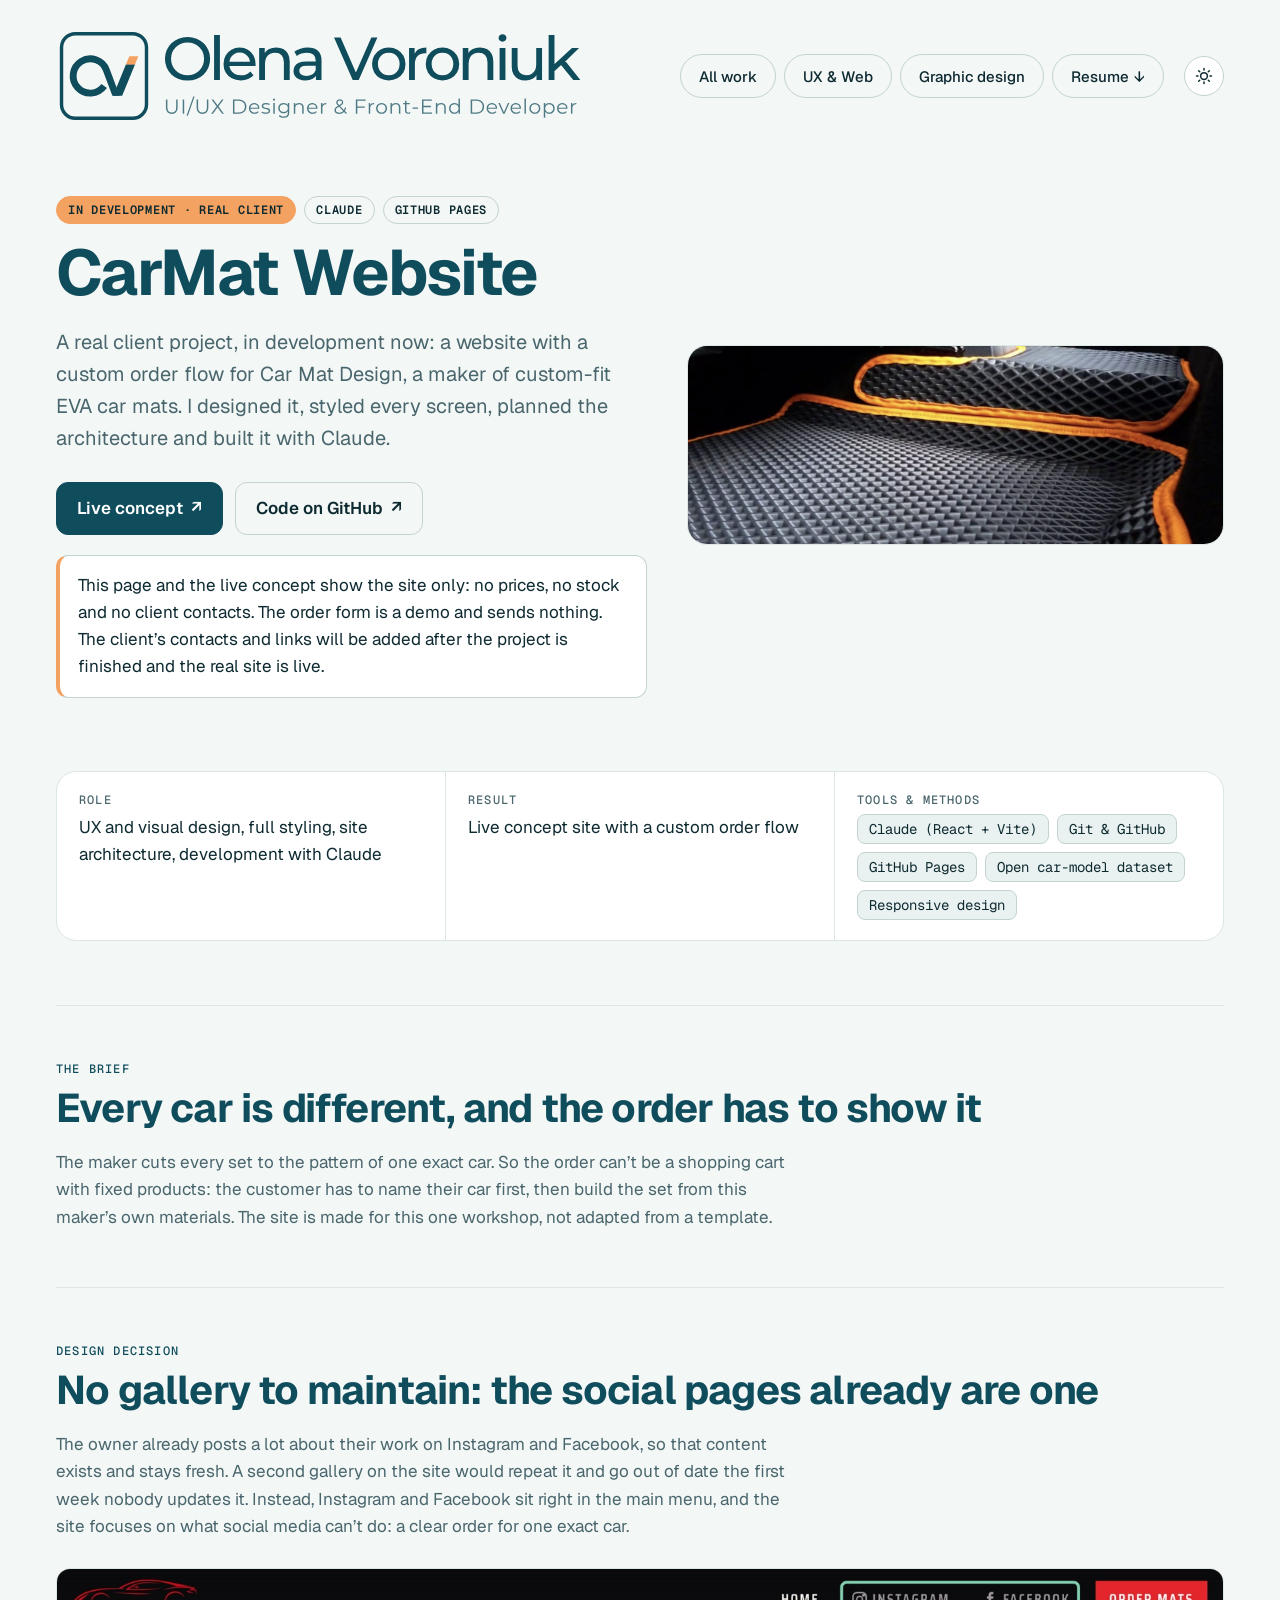
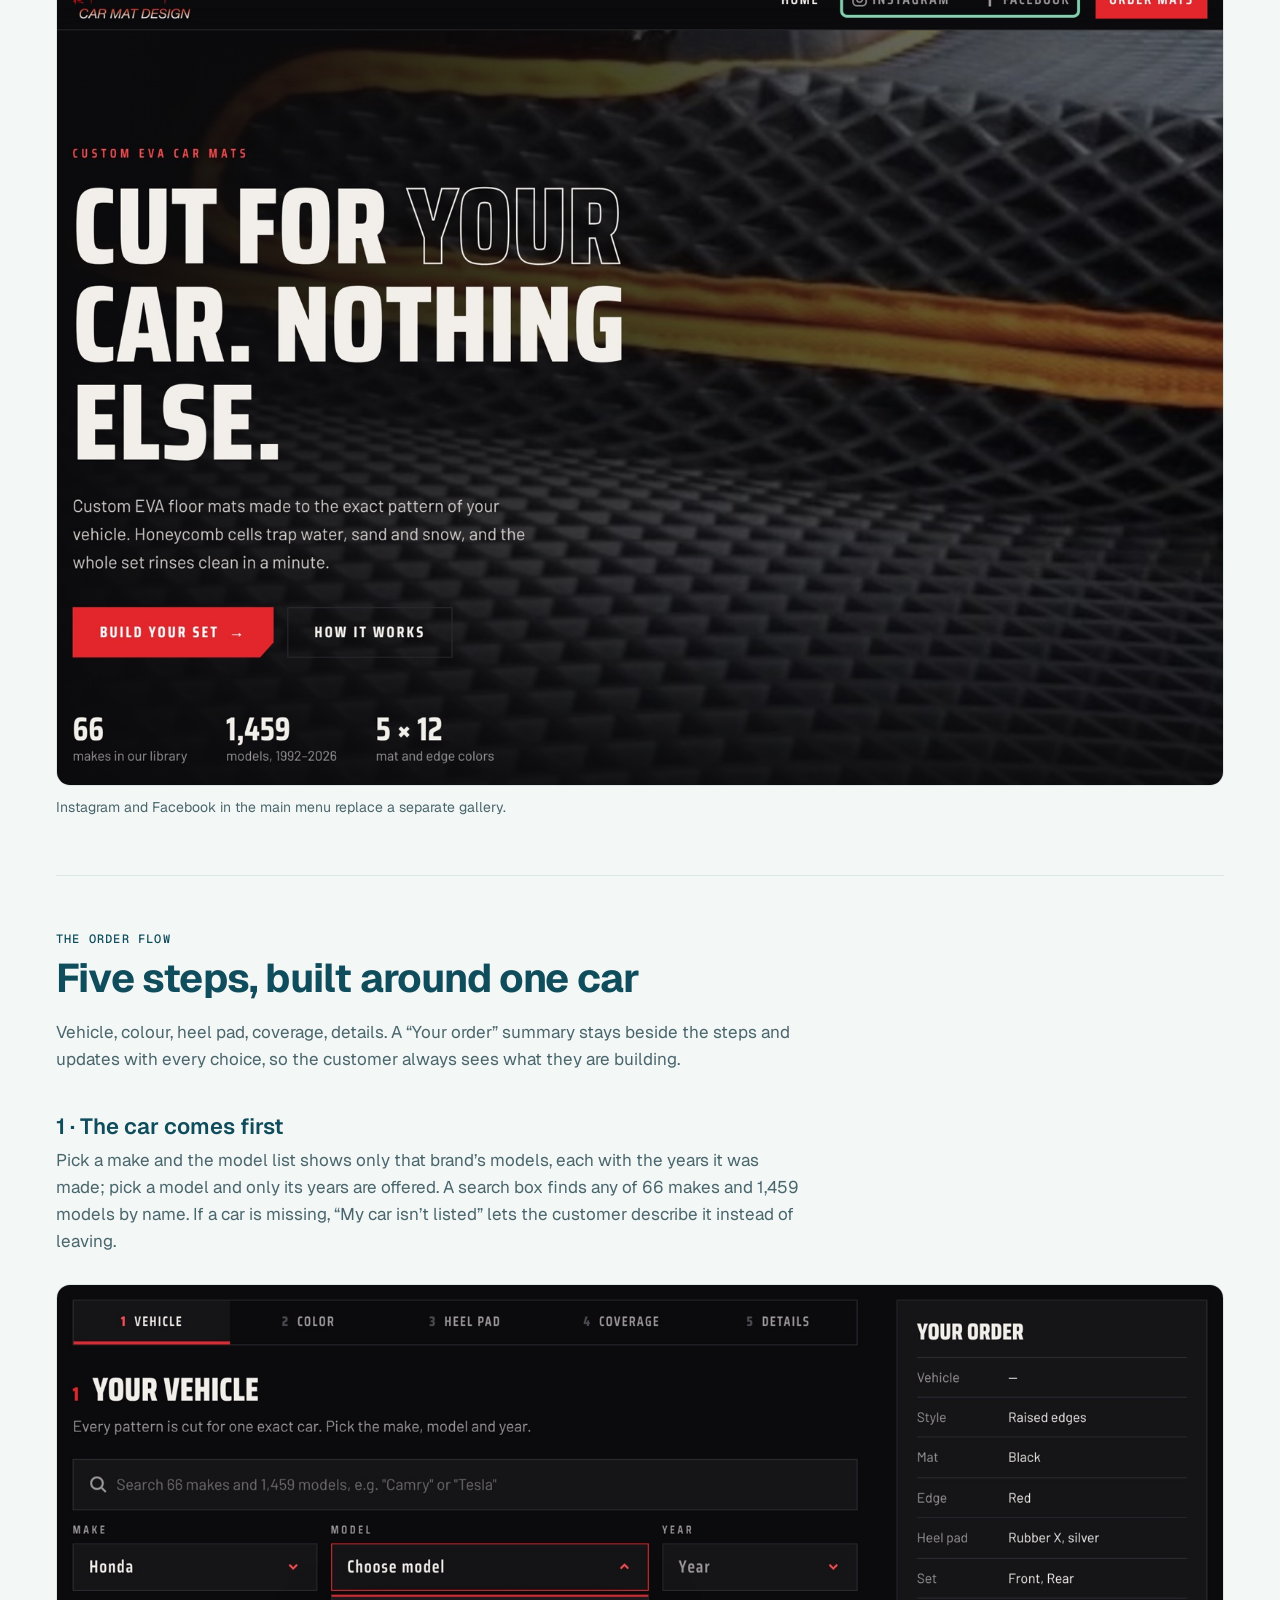
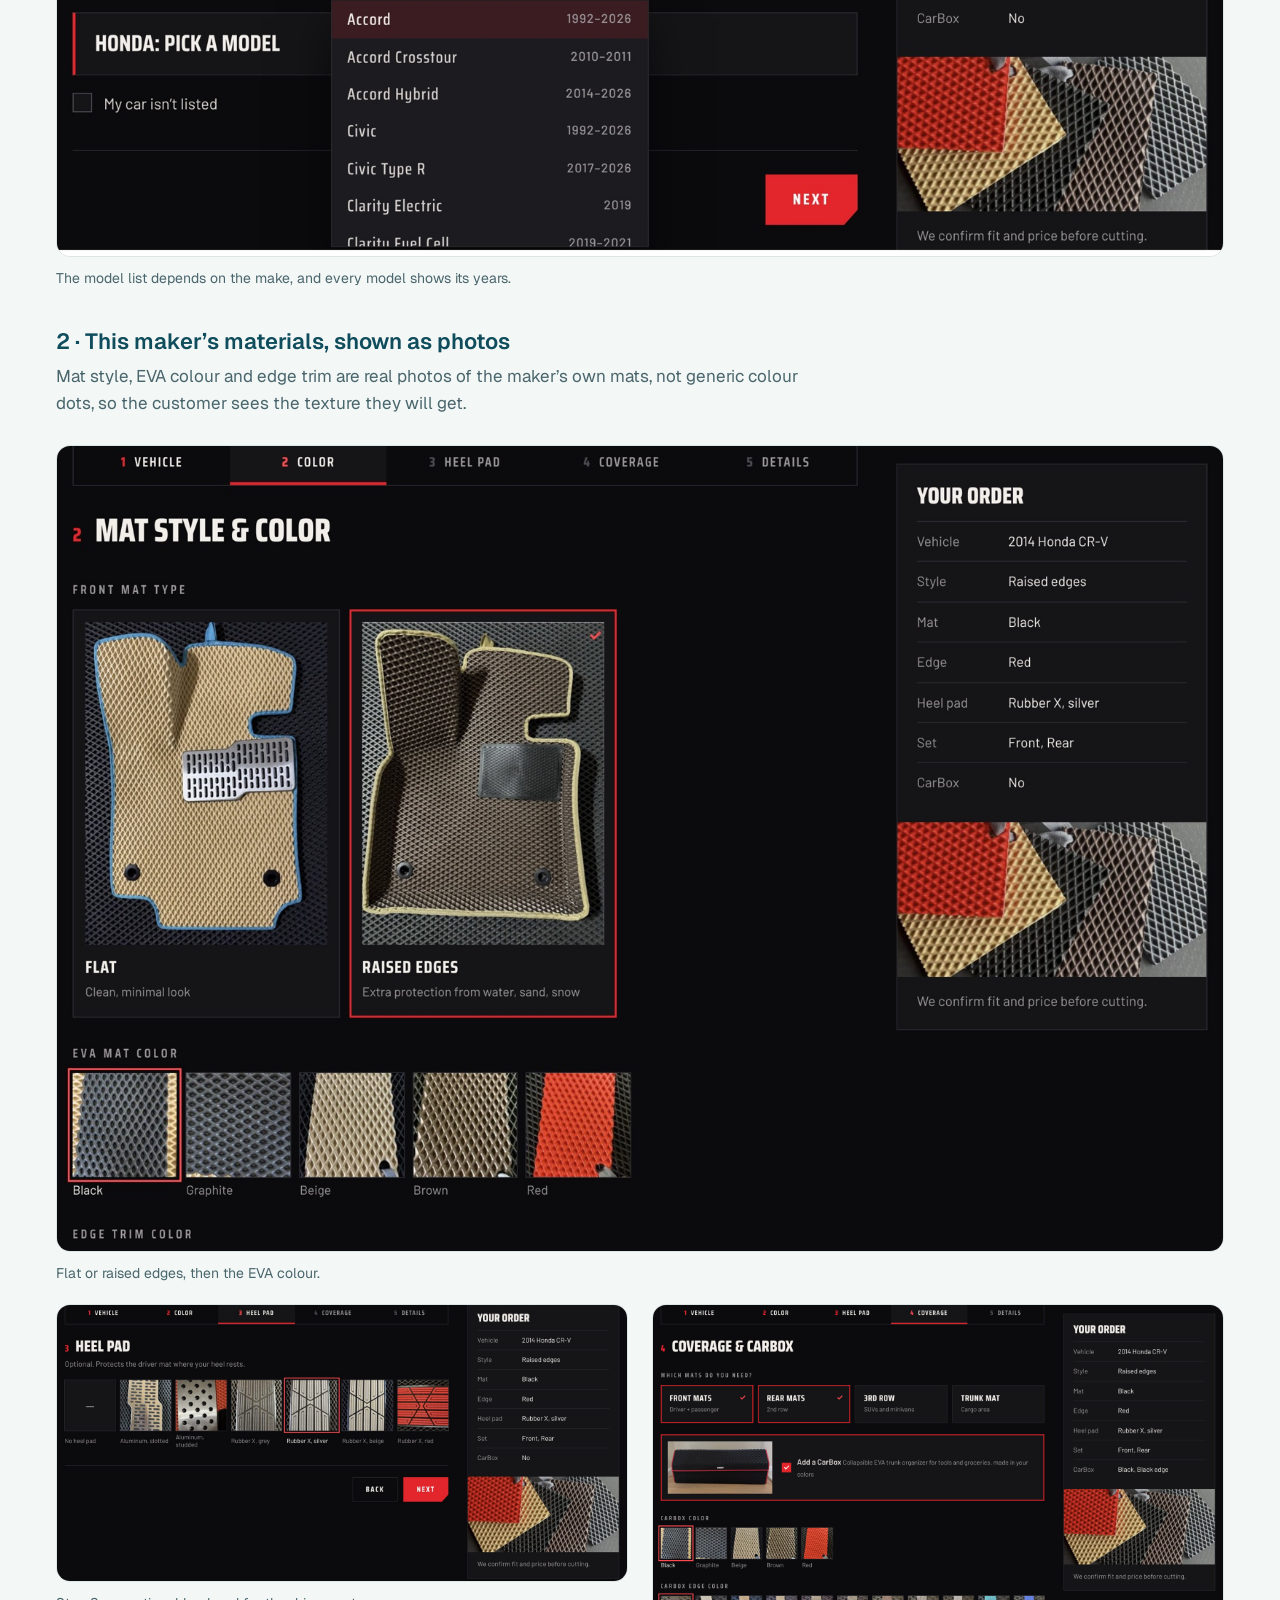
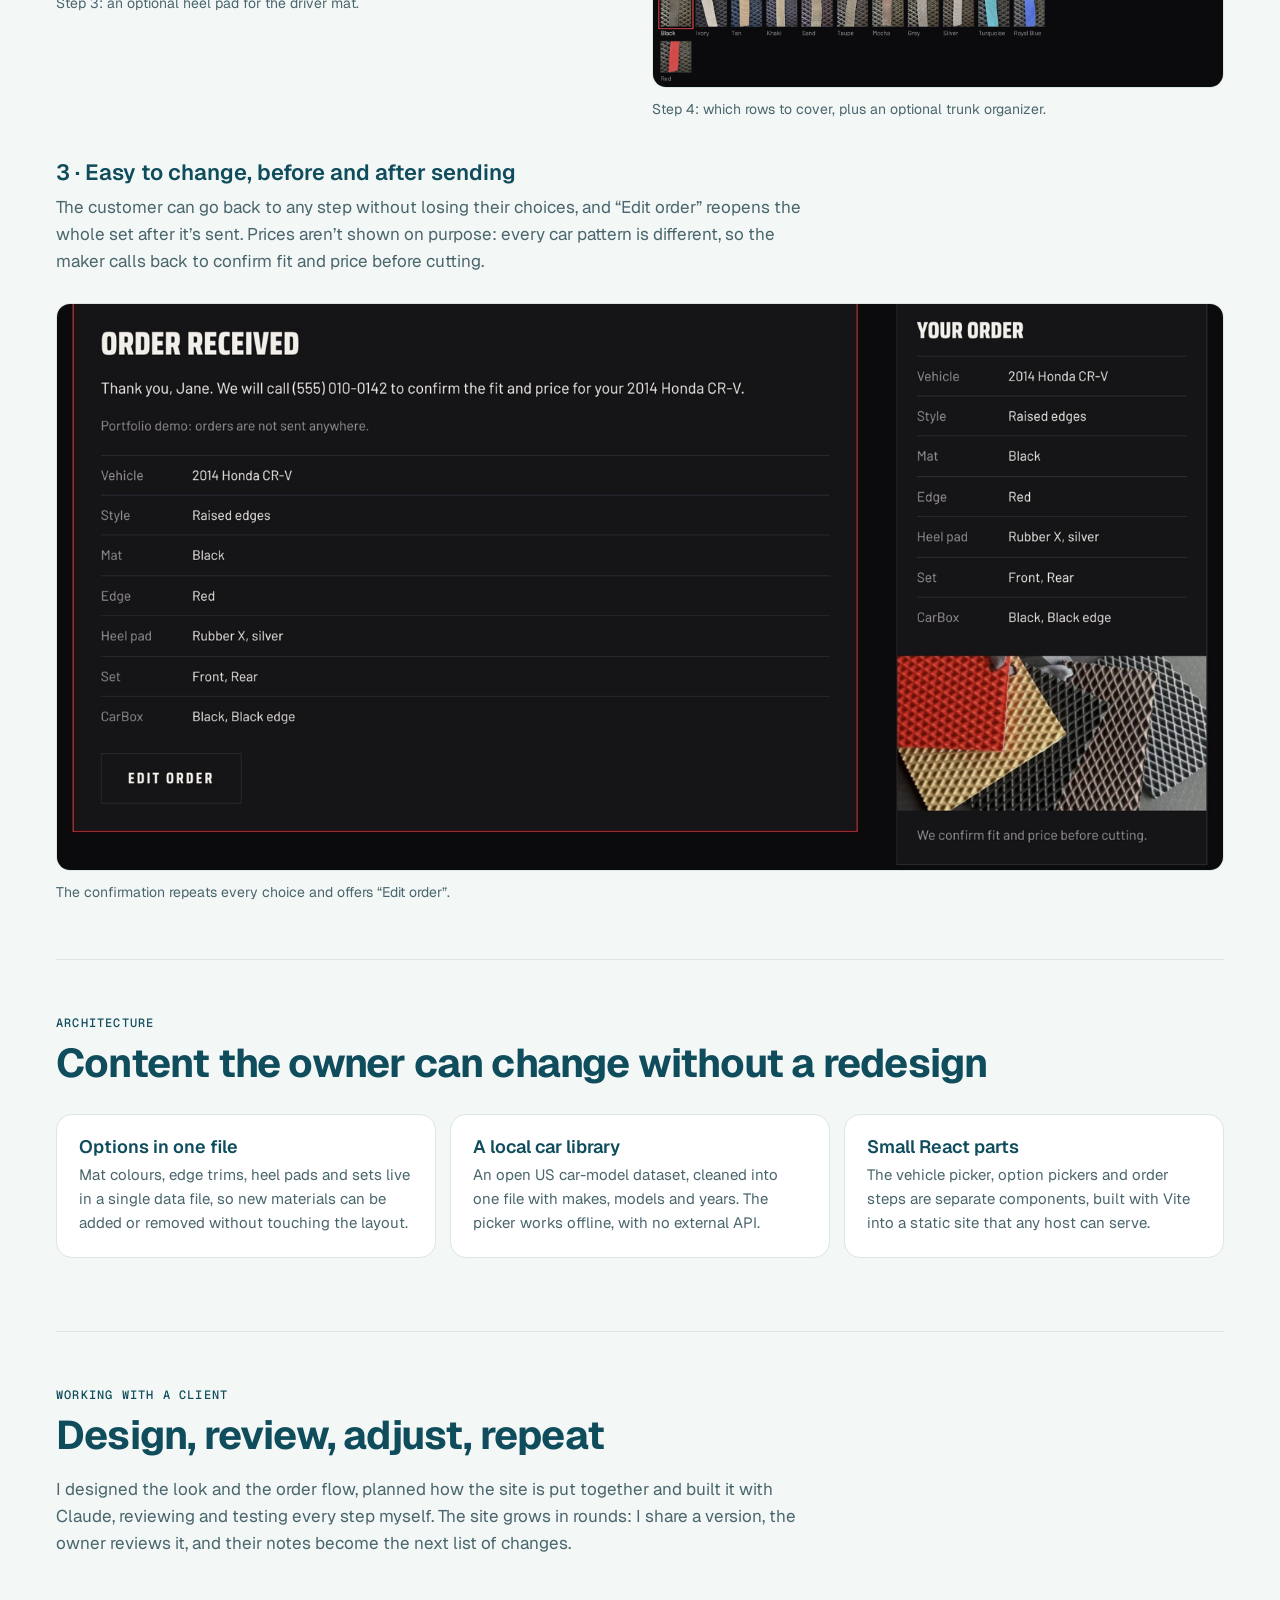
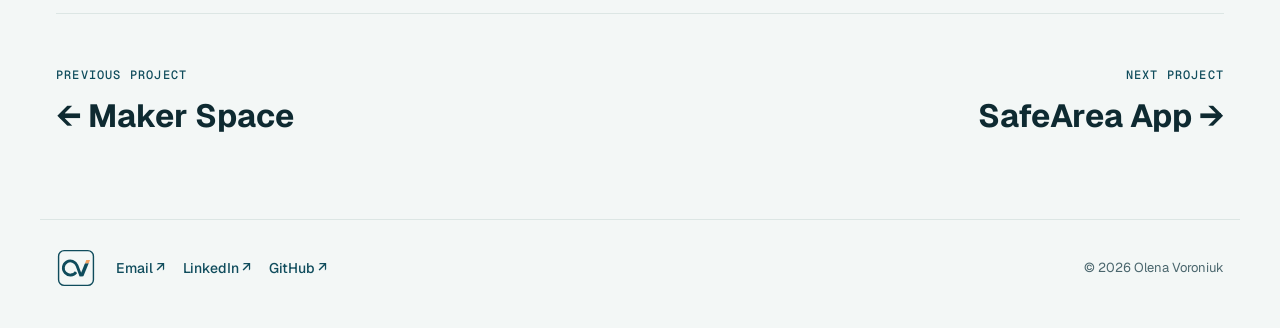
==== work/carmat.html @ 0ded4a21 "UX & Web view: shorter first row, taller second, Cooking Community description Co-Authored-By: Claud" ====
<!doctype html>
<html lang="en">
<head>
<meta charset="utf-8">
<meta name="viewport" content="width=device-width, initial-scale=1">
<title>CarMat Website · Client project in development · Olena Voroniuk</title>
<meta name="description" content="CarMat: a website and custom order flow for Car Mat Design, a custom EVA car-mat maker, in development with a real client.">
<script>try{var t=localStorage.getItem('theme');if(t==='dark')document.documentElement.dataset.theme='dark'}catch(e){}</script>
<link rel="icon" href="../assets/brand/favicon.svg" type="image/svg+xml">
<link rel="icon" href="../assets/brand/favicon-32x32.png" sizes="32x32">
<link rel="apple-touch-icon" href="../assets/brand/apple-touch-icon.png">
<link rel="icon" href="../favicon.ico" sizes="any">
<link rel="manifest" href="../site.webmanifest">
<meta name="theme-color" content="#0F4C5C">
<link rel="preconnect" href="https://fonts.googleapis.com">
<link rel="preconnect" href="https://fonts.gstatic.com" crossorigin>
<link rel="stylesheet" href="https://fonts.googleapis.com/css2?family=Geist:wght@400;500;600;700&family=Geist+Mono:wght@400;500;600&display=swap">
<link rel="stylesheet" href="../css/style.css?v=20261113x">
</head>
<body>
<a class="skip" href="#main">Skip to content</a>
<header class="wrap top">
  <a class="brand" href="../index.html"><img class="full on-light" src="../assets/brand/ov-logo-color.svg?v=3" alt="Olena Voroniuk, UI/UX Designer &amp; Front-End Developer, home" width="530" height="96"><img class="full on-dark" src="../assets/brand/ov-logo-light.svg?v=3" alt="Olena Voroniuk, UI/UX Designer &amp; Front-End Developer, home" width="530" height="96"><img class="icon on-light" src="../assets/brand/ov-icon-color.svg" alt="Olena Voroniuk, home" width="36" height="36"><img class="icon on-dark" src="../assets/brand/ov-icon-light.svg" alt="Olena Voroniuk, home" width="36" height="36"></a>
  <div class="end"><nav aria-label="Main"><a href="../index.html">All work</a><a href="../index.html#dev">UX &amp; Web</a><a href="illustration.html">Graphic design</a><a href="../assets/Olena_Voroniuk_Resume.pdf" download>Resume <span class="arr arr-s" aria-hidden="true">↓</span></a></nav><button class="theme-toggle" type="button" aria-pressed="false" aria-label="Dark theme"><svg class="sun" viewBox="0 0 24 24" fill="none" stroke="currentColor" stroke-width="2" stroke-linecap="round" aria-hidden="true"><circle cx="12" cy="12" r="4.5"/><path d="M12 2v2M12 20v2M4.9 4.9l1.4 1.4M17.7 17.7l1.4 1.4M2 12h2M20 12h2M4.9 19.1l1.4-1.4M17.7 6.3l1.4-1.4"/></svg><svg class="moon" viewBox="0 0 24 24" fill="none" stroke="currentColor" stroke-width="2" stroke-linecap="round" stroke-linejoin="round" aria-hidden="true"><path d="M20 14.5A8 8 0 1 1 9.5 4a6.5 6.5 0 0 0 10.5 10.5z"/></svg></button></div>
</header>

<main class="wrap" id="main">
  <div class="hero">
    <div>
      <div class="pills"><span class="pill hot">In development · real client</span><span class="pill">Claude</span><span class="pill">GitHub Pages</span></div>
      <h1>CarMat Website</h1>
      <p class="lede">A real client project, in development now: a website with a custom order flow for Car Mat Design, a maker of custom-fit EVA car mats. I designed it, styled every screen, planned the architecture and built it with Claude.</p>
      <div class="actions">
        <a class="btn primary" href="https://olena-v.github.io/carmat-portfolio-site/">Live concept <span class="arr arr-ne" aria-hidden="true">↗</span></a>
        <a class="btn" href="https://github.com/olena-v/carmat-portfolio-site">Code on GitHub <span class="arr arr-ne" aria-hidden="true">↗</span></a>
      </div>
      <p class="note">This page and the live concept show the site only: no prices, no stock and no client contacts. The order form is a demo and sends nothing. The client’s contacts and links will be added after the project is finished and the real site is live.</p>
    </div>
    <div class="hero-img"><img src="../assets/img/carmat-hero.jpg?v=2" alt="Grey EVA car mat with orange trim inside a car" width="1792" height="663"></div>
  </div>

  <dl class="meta">
    <div><dt>Role</dt><dd>UX and visual design, full styling, site architecture, development with Claude</dd></div>
    <div><dt>Result</dt><dd>Live concept site with a custom order flow</dd></div>
    <div><dt>Tools &amp; methods</dt><dd><ul class="tools"><li>Claude (React + Vite)</li><li>Git &amp; GitHub</li><li>GitHub Pages</li><li>Open car-model dataset</li><li>Responsive design</li></ul></dd></div>
  </dl>

  <section class="block" aria-labelledby="s-brief">
    <span class="lbl">The brief</span>
    <h2 id="s-brief">Every car is different, and the order has to show it</h2>
    <p class="prose">The maker cuts every set to the pattern of one exact car. So the order can’t be a shopping cart with fixed products: the customer has to name their car first, then build the set from this maker’s own materials. The site is made for this one workshop, not adapted from a template.</p>
  </section>

  <section class="block" aria-labelledby="s-social">
    <span class="lbl">Design decision</span>
    <h2 id="s-social">No gallery to maintain: the social pages already are one</h2>
    <p class="prose">The owner already posts a lot about their work on Instagram and Facebook, so that content exists and stays fresh. A second gallery on the site would repeat it and go out of date the first week nobody updates it. Instead, Instagram and Facebook sit right in the main menu, and the site focuses on what social media can’t do: a clear order for one exact car.</p>
    <figure><img src="../assets/img/carmat-social-nav.jpg" alt="Home page of the concept site with the Car Mat Design logo and the headline Cut for your car, nothing else; the Instagram and Facebook links in the main menu are highlighted" loading="lazy" width="1600" height="1120"><figcaption>Instagram and Facebook in the main menu replace a separate gallery.</figcaption></figure>
  </section>

  <section class="block" aria-labelledby="s-flow">
    <span class="lbl">The order flow</span>
    <h2 id="s-flow">Five steps, built around one car</h2>
    <p class="prose">Vehicle, colour, heel pad, coverage, details. A “Your order” summary stays beside the steps and updates with every choice, so the customer always sees what they are building.</p>

    <h3 style="font-size:22px;font-weight:600;margin-top:40px">1 · The car comes first</h3>
    <p class="prose" style="margin-top:8px">Pick a make and the model list shows only that brand’s models, each with the years it was made; pick a model and only its years are offered. A search box finds any of 66 makes and 1,459 models by name. If a car is missing, “My car isn’t listed” lets the customer describe it instead of leaving.</p>
    <figure><img src="../assets/img/carmat-order-vehicle.jpg" alt="Order step 1, Your vehicle: Honda is chosen as the make and the model list shows only Honda models with their years, such as Accord 1992 to 2026 and Civic Type R 2017 to 2026; a Your order summary sits on the right" loading="lazy" width="1600" height="784"><figcaption>The model list depends on the make, and every model shows its years.</figcaption></figure>

    <h3 style="font-size:22px;font-weight:600;margin-top:40px">2 · This maker’s materials, shown as photos</h3>
    <p class="prose" style="margin-top:8px">Mat style, EVA colour and edge trim are real photos of the maker’s own mats, not generic colour dots, so the customer sees the texture they will get.</p>
    <figure><img src="../assets/img/carmat-order-style.jpg" alt="Order step 2, Mat style and color: photo cards for flat and raised-edge mats, with raised edges selected, and photo swatches for five EVA colours" loading="lazy" width="1600" height="1104"><figcaption>Flat or raised edges, then the EVA colour.</figcaption></figure>
    <div class="two" style="margin-top:20px">
      <figure><img src="../assets/img/carmat-order-heel.jpg" alt="Order step 3, Heel pad: seven options from no heel pad to aluminium and rubber pads in several colours, with Rubber X silver selected" loading="lazy" width="1600" height="776"><figcaption>Step 3: an optional heel pad for the driver mat.</figcaption></figure>
      <figure><img src="../assets/img/carmat-order-coverage.jpg" alt="Order step 4, Coverage and CarBox: front and rear mats selected, an added CarBox trunk organizer, and its colour and edge swatches" loading="lazy" width="1600" height="1072"><figcaption>Step 4: which rows to cover, plus an optional trunk organizer.</figcaption></figure>
    </div>

    <h3 style="font-size:22px;font-weight:600;margin-top:40px">3 · Easy to change, before and after sending</h3>
    <p class="prose" style="margin-top:8px">The customer can go back to any step without losing their choices, and “Edit order” reopens the whole set after it’s sent. Prices aren’t shown on purpose: every car pattern is different, so the maker calls back to confirm fit and price before cutting.</p>
    <figure><img src="../assets/img/carmat-order-edit.jpg" alt="Order received screen with a full summary of the set and an Edit order button" loading="lazy" width="1600" height="776"><figcaption>The confirmation repeats every choice and offers “Edit order”.</figcaption></figure>
  </section>

  <section class="block" aria-labelledby="s-arch">
    <span class="lbl">Architecture</span>
    <h2 id="s-arch">Content the owner can change without a redesign</h2>
    <ul class="cards">
      <li><h3>Options in one file</h3><p>Mat colours, edge trims, heel pads and sets live in a single data file, so new materials can be added or removed without touching the layout.</p></li>
      <li><h3>A local car library</h3><p>An open US car-model dataset, cleaned into one file with makes, models and years. The picker works offline, with no external API.</p></li>
      <li><h3>Small React parts</h3><p>The vehicle picker, option pickers and order steps are separate components, built with Vite into a static site that any host can serve.</p></li>
    </ul>
  </section>

  <section class="block" aria-labelledby="s-process">
    <span class="lbl">Working with a client</span>
    <h2 id="s-process">Design, review, adjust, repeat</h2>
    <p class="prose">I designed the look and the order flow, planned how the site is put together and built it with Claude, reviewing and testing every step myself. The site grows in rounds: I share a version, the owner reviews it, and their notes become the next list of changes.</p>
  </section>

  <nav class="next" aria-label="More projects">
    <a class="prev" href="maker-space.html"><span class="lbl">Previous project</span><span class="big">← Maker Space</span></a>
    <a class="nxt" href="safearea.html"><span class="lbl">Next project</span><span class="big">SafeArea App →</span></a>
  </nav>
</main>
<footer class="wrap site">
  <div class="foot-brand"><a class="foot-logo" href="../index.html"><img class="only-light" src="../assets/brand/ov-icon-color.svg" alt="Olena Voroniuk, back to top"  width="40" height="40"><img class="only-dark" src="../assets/brand/ov-icon-light.svg" alt="Olena Voroniuk, back to top" width="40" height="40"></a>
  <nav class="foot-links" aria-label="Contact">
    <a href="mailto:olena.voroniuk2@gmail.com">Email <span class="arr arr-ne" aria-hidden="true">↗</span></a>
    <a href="https://www.linkedin.com/in/olena-voroniuk-216633222/">LinkedIn <span class="arr arr-ne" aria-hidden="true">↗</span></a>
    <a href="https://github.com/olena-v">GitHub <span class="arr arr-ne" aria-hidden="true">↗</span></a>
  </nav>
  </div>
  <span class="copy">© 2026 Olena Voroniuk</span>
</footer>
<script src="../js/main.js?v=6"></script>
</body>
</html>
---- css/style.css ----
/* Bento Lab: light (logo teal + terracotta) and dark (mint + coral) themes. Home is a filterable tile grid; project pages share the same tokens in a reading layout. */
:root{
  /* Light theme (default): colours from the OV logo */
  --bg:#F3F7F6;
  --tile:#FFFFFF;
  --tile-2:#EAF2F1;
  --line:#DCE6E4;
  --line-strong:#C2D3D0;
  --ink:#0E2A31;
  --muted:#4A666D;      /* 6.1:1 on white */
  --mint:#0F4C5C;       /* brand teal: labels, links, focus */
  --coral:#B85C34;      /* brand terracotta, 4.6:1 with white */
  --coral-ink:#FFFFFF;
  --coral-text:#FFFFFF;
  --on-accent:#FFFFFF;
  --fail:#B23A1E;
  --shadow:0 1px 2px rgba(14,42,49,.04),0 8px 24px rgba(14,42,49,.05);
  --f-ui:"Geist", system-ui, -apple-system, "Segoe UI", sans-serif;
  --f-mono:"Geist Mono", ui-monospace, Menlo, monospace;
  --radius:20px;
  color-scheme:light;
}
/* Dark theme: dark tiles, mint + coral accents */
:root[data-theme="dark"]{
  --bg:#101412;
  --tile:#1A201D;
  --tile-2:#212823;
  --line:#2A322E;
  --line-strong:#3E4A44;
  --ink:#EAF0EC;
  --muted:#A3AFA8;      /* 7.4:1 on --tile */
  --mint:#7FD1AE;
  --coral:#FF8A65;
  --coral-ink:#1A0E0A;
  --coral-text:#3A1E15;
  --on-accent:#0D1A14;
  --fail:#FF9C80;
  --shadow:none;
  color-scheme:dark;
}
*{box-sizing:border-box}
html{scroll-behavior:smooth}
body{margin:0;background:var(--bg);color:var(--ink);font:17px/1.6 var(--f-ui);-webkit-font-smoothing:antialiased}
img{max-width:100%;display:block}
a{color:var(--mint)}
h1,h2,h3{margin:0;line-height:1.15;text-wrap:balance}
p{margin:0}
:focus-visible{outline:3px solid var(--mint);outline-offset:3px;border-radius:8px}
.sr{position:absolute;width:1px;height:1px;overflow:hidden;clip:rect(0 0 0 0);white-space:nowrap}
.skip{position:absolute;left:16px;top:-60px;z-index:10;background:var(--mint);color:var(--bg);padding:10px 16px;border-radius:10px;font-weight:600;text-decoration:none}
.skip:focus{top:16px}
.wrap{max-width:1200px;margin:0 auto;padding-inline:max(16px,env(safe-area-inset-left,0px))}
.mono{font-family:var(--f-mono)}
.lbl{display:block;font:500 12px/1.3 var(--f-mono);letter-spacing:.1em;text-transform:uppercase;color:var(--mint)}

/* top bar */
.top{display:flex;flex-wrap:wrap;align-items:center;justify-content:space-between;gap:12px 24px;padding-block:22px}
.brand{font-weight:600;font-size:17px;color:var(--ink);text-decoration:none;padding:6px 0}
.brand span{color:var(--mint)}
.top nav{display:flex;flex-wrap:wrap;gap:4px 20px}
.top nav a{color:var(--ink);text-decoration:none;font-size:15px;padding:8px 0}
.top nav a:hover{color:var(--mint)}

/* ---------- home: bento grid ---------- */
.chips{display:flex;flex-wrap:wrap;gap:8px;margin-bottom:18px}
.chip{font:500 15px var(--f-ui);color:var(--ink);background:transparent;border:1.5px solid var(--line-strong);padding:9px 18px;border-radius:999px;cursor:pointer;min-height:44px}
.chip:hover{border-color:var(--mint)}
.chip[aria-pressed="true"]{background:var(--ink);color:var(--bg);border-color:var(--ink)}
.grid{display:grid;grid-template-columns:repeat(4,minmax(0,1fr));grid-auto-rows:minmax(150px,auto);grid-auto-flow:dense;gap:24px;padding-bottom:64px}
.t{position:relative;overflow:hidden;background:var(--tile);border:1px solid var(--line);border-radius:var(--radius);padding:22px;min-width:0;display:flex;flex-direction:column;gap:6px;color:var(--ink);text-decoration:none;transition:opacity .3s,transform .3s,border-color .2s}
a.t:hover{border-color:var(--line-strong)}
a.t:hover .go{transform:translateX(3px)}
.t h2{font-size:22px;font-weight:600;letter-spacing:-.01em}
.t p{color:var(--muted);font-size:15px}
.t.dim{opacity:.18;transform:scale(.98)}
.dev-head{display:none;align-items:baseline;justify-content:space-between;gap:16px;flex-wrap:wrap;margin-bottom:20px}
.dev-head h1{font-size:clamp(28px,3.4vw,40px);font-weight:700;letter-spacing:-.02em}
.dev-head a{color:var(--muted);text-decoration:none;font-weight:600}
.dev-head a:hover{color:var(--mint)}
.dev-view .dev-head{display:flex}
.dev-view .chips,.dev-view .grid > :not([data-dev]){display:none}
.dev-view .grid{grid-template-columns:repeat(2,minmax(0,1fr))}
.dev-view .grid > [data-dev]{grid-column:auto;grid-row:auto;height:520px}
.dev-view .grid > [data-dev] .txt{flex:none}
.dev-view .grid > [data-dev] img{flex:1;min-height:0;height:auto;object-fit:cover;object-position:center}
@media (max-width:900px){.dev-view .grid{grid-template-columns:minmax(0,1fr)}.dev-view .grid > [data-dev]{height:auto}.dev-view .grid > [data-dev] img{flex:none;height:auto}}
.w2{grid-column:span 2}.tall{grid-row:span 2}
.go{display:inline-block;transition:transform .2s;color:var(--mint)}
/* project tiles: text on top, picture fills the rest */
.t.pic{padding:0}
.t.pic .txt{padding:22px 22px 14px}
.t.pic img{width:100%;flex:1;min-height:150px;object-fit:cover;object-position:top}
.t.pic.contain img{object-fit:contain;object-position:center;background:var(--tile-2);width:auto;margin:0 24px 24px;padding:18px;box-sizing:border-box;border-radius:12px}
/* full: show the whole mockup at its own ratio, never cropped */
.t.pic.full{gap:0}
.t.pic.full .txt{flex:1;display:flex;flex-direction:column;justify-content:center;gap:6px}
.t.pic.full img{flex:none;min-height:0;height:auto;object-fit:contain}
/* me */
.me{justify-content:flex-end;gap:10px;padding:28px}
.me h1{font-size:clamp(36px,4.6vw,60px);font-weight:700;letter-spacing:-.025em;margin-top:6px}
.me p{font-size:18px;max-width:46ch}
.me .role{font-size:21px;font-weight:600;color:var(--ink);margin-top:-2px}
.me .row{margin-top:6px}
.modes{display:flex;flex-wrap:wrap;gap:8px;margin:0;padding:0;list-style:none}
.modes li{font:500 14px var(--f-mono);padding:5px 12px;border-radius:999px;border:1px solid var(--mint);color:var(--mint)}
.status{display:inline-flex;align-items:center;gap:8px;font:500 14px var(--f-mono);color:var(--mint)}
.status i{width:9px;height:9px;border-radius:50%;background:var(--mint);animation:pulse 2.2s infinite}
@keyframes pulse{0%{box-shadow:0 0 0 0 rgba(244,162,97,.75)}70%{box-shadow:0 0 0 9px rgba(244,162,97,0)}100%{box-shadow:0 0 0 0 rgba(244,162,97,0)}}
.clock{font:500 clamp(30px,3vw,40px)/1.1 var(--f-mono);letter-spacing:-.02em;margin-top:auto}
.coral{background:var(--coral);border-color:var(--coral);color:var(--coral-ink)}
.coral .lbl{color:var(--coral-ink)}
.coral p{color:var(--coral-text)}
.coral h2{font-size:24px}
.stack{display:flex;flex-wrap:wrap;gap:8px;margin:8px 0 0;padding:0;list-style:none}
.stack li{font:14px var(--f-mono);border:1px solid var(--line-strong);padding:4px 10px;border-radius:8px}
.sk{display:flex;flex-direction:column;gap:12px;margin-top:6px}
.sk .stack{margin-top:6px}
.sk-lbl{font:500 11px/1.3 var(--f-mono);letter-spacing:.1em;text-transform:uppercase;color:var(--muted);margin:0}
.badge{align-self:flex-start;font:600 12px var(--f-mono);letter-spacing:.06em;text-transform:uppercase;padding:4px 10px;border-radius:999px;background:var(--coral);color:var(--coral-ink)}
.contact a{color:var(--ink);text-decoration:none;font-weight:600;padding:6px 0;display:inline-block}
.contact a:hover{color:var(--mint)}
.contact .row{display:flex;flex-wrap:wrap;gap:4px 22px;margin-top:auto}
@media (max-width:900px){.grid{grid-template-columns:repeat(2,minmax(0,1fr))}}
@media (max-width:560px){
  .grid{grid-template-columns:minmax(0,1fr);gap:14px}
  .w2,.tall{grid-column:auto;grid-row:auto}
}

/* ---------- project pages ---------- */
.hero{display:grid;grid-template-columns:minmax(0,1.1fr) minmax(0,1fr);gap:40px;align-items:center;padding-block:40px 56px}
.hero h1{font-size:clamp(38px,5.4vw,64px);font-weight:700;letter-spacing:-.025em;margin:12px 0 16px}
.lede{font-size:20px;color:var(--muted);max-width:56ch}
.hero-img{border-radius:var(--radius);overflow:hidden;background:var(--tile);border:1px solid var(--line)}
.hero-img img{width:100%;height:auto}
.pills{display:flex;flex-wrap:wrap;gap:8px;margin-top:4px}
.pill{font:600 12px var(--f-mono);letter-spacing:.06em;text-transform:uppercase;padding:5px 11px;border-radius:999px;border:1px solid var(--line-strong);color:var(--ink)}
.pill.hot{background:var(--coral);border-color:var(--coral);color:var(--coral-ink)}
.actions{display:flex;flex-wrap:wrap;gap:12px;margin-top:28px}
.btn{display:inline-flex;align-items:center;gap:8px;min-height:46px;padding:12px 20px;border-radius:12px;font-weight:600;text-decoration:none;border:1.5px solid var(--line-strong);color:var(--ink)}
.btn:hover{border-color:var(--mint)}
.btn.primary{background:var(--mint);border-color:var(--mint);color:var(--on-accent)}
.meta{display:grid;grid-template-columns:repeat(3,minmax(0,1fr));gap:1px;background:var(--line);border:1px solid var(--line);border-radius:var(--radius);overflow:hidden;margin-bottom:64px}
.meta > div{background:var(--tile);padding:20px 22px}
.meta dt{font:500 12px var(--f-mono);letter-spacing:.1em;text-transform:uppercase;color:var(--muted);margin-bottom:6px}
.meta dd{margin:0}
@media (max-width:760px){.meta{grid-template-columns:minmax(0,1fr)}}
.tools{display:flex;flex-wrap:wrap;gap:8px;margin:0;padding:0;list-style:none}
.tools li{font:14px var(--f-mono);padding:5px 11px;border-radius:8px;background:var(--tile-2);border:1px solid var(--line-strong)}
section.block{padding-block:56px;border-top:1px solid var(--line)}
section.block > h2{font-size:clamp(28px,3.4vw,40px);font-weight:700;letter-spacing:-.02em;margin:8px 0 18px}
.prose{max-width:68ch;color:var(--muted)}
.prose + .prose{margin-top:14px}
.prose strong{color:var(--ink)}
figure{margin:28px 0 0}
figure img{border-radius:14px;border:1px solid var(--line);width:100%;height:auto;background:#fff}
figcaption{font-size:14px;color:var(--muted);margin-top:10px}
.two{display:grid;grid-template-columns:repeat(2,minmax(0,1fr));gap:24px}
.two figure{margin-top:0}
.three{display:grid;grid-template-columns:repeat(3,minmax(0,1fr));gap:20px}
.three figure{margin-top:0}
@media (max-width:860px){.three{grid-template-columns:minmax(0,1fr);max-width:420px}}
.cards{display:grid;grid-template-columns:repeat(auto-fit,minmax(min(100%,250px),1fr));gap:14px;margin-top:28px;padding:0;list-style:none}
.cards > li,.card{background:var(--tile);border:1px solid var(--line);border-radius:16px;padding:22px}
.cards h3,.cards h4{font-size:18px;font-weight:600;margin:0 0 6px}
.cards p{color:var(--muted);font-size:15px}
.stats{display:grid;grid-template-columns:repeat(auto-fit,minmax(min(100%,210px),1fr));gap:14px;margin-top:28px}
.stats div{background:var(--tile);border:1px solid var(--line);border-radius:16px;padding:22px}
.stats b{display:block;font:600 clamp(34px,4vw,46px)/1.05 var(--f-mono);color:var(--coral);letter-spacing:-.02em}
.stats span{display:block;margin-top:8px;color:var(--muted);font-size:15px}
.tbl{overflow-x:auto;margin-top:28px;border:1px solid var(--line);border-radius:16px}
table{border-collapse:collapse;width:100%;min-width:620px;font-size:15px}
th,td{text-align:left;padding:13px 16px;border-bottom:1px solid var(--line);vertical-align:top}
thead th{font:500 12px var(--f-mono);letter-spacing:.08em;text-transform:uppercase;color:var(--muted);background:var(--tile)}
tbody tr:last-child td{border-bottom:0}
.fail{color:var(--fail)}.pass{color:var(--mint)}
.tag-ba{display:inline-block;font:600 12px var(--f-mono);letter-spacing:.08em;text-transform:uppercase;margin-bottom:8px}
.next{display:flex;flex-wrap:wrap;justify-content:space-between;align-items:center;gap:16px;padding-block:48px 72px;border-top:1px solid var(--line)}
.next a{display:flex;flex-direction:column;gap:6px;color:var(--ink);text-decoration:none;padding:6px 0}
.next a.nxt{align-items:flex-end;text-align:right;margin-left:auto}
.next .big{font-size:clamp(22px,2.6vw,32px);font-weight:700}
.next a:hover .big{color:var(--mint)}
.note{background:var(--tile);border:1px solid var(--line-strong);border-left:4px solid var(--coral);border-radius:12px;padding:16px 18px;color:var(--ink);max-width:68ch;margin-top:20px}
footer.site{padding-block:28px 40px;color:var(--muted);font-size:14px;border-top:1px solid var(--line);display:flex;flex-wrap:wrap;justify-content:space-between;align-items:center;gap:12px 24px}
.foot-links{display:flex;flex-wrap:wrap;gap:8px 22px}
.foot-links a{color:var(--ink);text-decoration:none;font-weight:600;padding:4px 0}
.foot-links a:hover{color:var(--mint);text-decoration:underline}
@media (max-width:860px){.hero,.two{grid-template-columns:minmax(0,1fr)}}

/* sketch vs final slider */
.compare{position:relative;aspect-ratio:var(--ratio,4/3);border-radius:16px;overflow:hidden;border:1px solid var(--line-strong);background:#fff;margin-top:28px}
.compare img{position:absolute;inset:0;width:100%;height:100%;object-fit:contain;border:0;border-radius:0}
.compare .after{clip-path:inset(0 0 0 var(--cut,50%))}
.compare .bar{position:absolute;top:0;bottom:0;left:var(--cut,50%);width:3px;margin-left:-1.5px;background:var(--coral);pointer-events:none}
.compare .knob{position:absolute;top:50%;left:var(--cut,50%);width:44px;height:44px;margin:-22px 0 0 -22px;border-radius:50%;background:var(--coral);color:var(--coral-ink);display:grid;place-items:center;font-weight:700;pointer-events:none}
.compare input{position:absolute;inset:0;width:100%;height:100%;margin:0;opacity:0;cursor:ew-resize}
.compare:has(input:focus-visible){outline:3px solid var(--mint);outline-offset:3px}
.compare .tag{position:absolute;top:12px;font:600 13px var(--f-mono);text-transform:uppercase;letter-spacing:.08em;background:#101412;color:#EAF0EC;padding:5px 10px;border-radius:8px;pointer-events:none}
.compare .tag.l{left:12px}.compare .tag.r{right:12px}

@media (prefers-reduced-motion:reduce){
  *{animation:none!important;transition:none!important;scroll-behavior:auto!important}
}
code{font:500 .88em/1.5 var(--f-mono);background:var(--tile);border:1px solid rgba(255,255,255,.08);border-radius:6px;padding:1px 6px;overflow-wrap:anywhere}
pre.code{margin:20px 0;max-width:760px;background:var(--tile);border:1px solid rgba(255,255,255,.08);border-radius:12px;padding:18px 20px;overflow-x:auto}
pre.code code{background:none;border:0;padding:0;font-size:14px;overflow-wrap:normal;white-space:pre}

/* Phones: menu stays visible while scrolling; filters are hidden */
@media (max-width:560px){
  .top{position:sticky;top:0;z-index:20;background:var(--bg);padding-block:12px 10px;gap:4px 0;border-bottom:1px solid var(--line)}
  .top nav{gap:0 14px;width:100%;justify-content:space-between}
  .top nav a{font-size:14px;padding:8px 0;white-space:nowrap}
  .chips{display:none}
  html{scroll-padding-top:120px}
}

/* Logo in the header; the icon replaces the full logo on phones */
.brand img{display:block;height:44px;width:auto}
.brand .icon{display:none}
.brand .on-dark{display:none}
:root[data-theme="dark"] .brand .on-light{display:none}
:root[data-theme="dark"] .brand .full.on-dark{display:block}
.t{box-shadow:var(--shadow)}
/* Images made for one theme */
.only-dark{display:none!important}
:root[data-theme="dark"] .only-light{display:none!important}
:root[data-theme="dark"] .only-dark{display:block!important}
/* Theme switch */
.theme-toggle{display:inline-flex;align-items:center;justify-content:center;width:40px;height:40px;border-radius:50%;border:1px solid var(--line-strong);background:var(--tile);color:var(--ink);cursor:pointer;padding:0;flex:none}
.theme-toggle:hover{border-color:var(--mint);color:var(--mint)}
.theme-toggle svg{width:18px;height:18px}
.theme-toggle .moon{display:none}
:root[data-theme="dark"] .theme-toggle .sun{display:none}
:root[data-theme="dark"] .theme-toggle .moon{display:block}
.top .end{display:flex;align-items:center;gap:20px}
@media (max-width:560px){
  .brand .full{display:none!important}
  .brand .icon.on-light{display:block;height:36px}
  :root[data-theme="dark"] .brand .icon.on-light{display:none}
  :root[data-theme="dark"] .brand .icon.on-dark{display:block;height:36px}
  .top .end{display:contents}
  .theme-toggle{order:1;margin-left:auto}
  .top nav{order:2}
}

/* Tile labels in the accent colour */
.t:not(.coral) .lbl{color:var(--coral)}

/* Header: full logo; the OV icon only on phones */
.brand .full.on-light{display:block}
.brand .full img,.brand img.full{height:auto;width:min(530px,60vw)}
.brand .icon{display:none!important}
:root[data-theme="dark"] .brand .full.on-light{display:none}
:root[data-theme="dark"] .brand .full.on-dark{display:block}
@media (max-width:560px){
  .brand img.full{width:min(308px,68vw)}
  .brand .full.on-light{display:block!important}
  :root[data-theme="dark"] .brand .full.on-light{display:none!important}
  :root[data-theme="dark"] .brand .full.on-dark{display:block!important}
}

/* Four main projects: two equal tiles per row */
.t.proj .txt{flex:none}
.t.proj img{flex:1 1 0px;min-height:0;height:0;width:auto;margin:0 24px 24px;object-fit:contain;object-position:center}
.grid > .t.proj{min-height:560px}
@media (max-width:560px){.grid > .t.proj{min-height:0}.t.proj img{height:auto;flex:none}}

/* Light theme: Download CV tile in the logo's orange with dark teal text (7.3:1) */
:root:not([data-theme="dark"]) .t.coral{background:#F4A261;border-color:#F4A261;color:#0E2A31}
:root:not([data-theme="dark"]) .t.coral .lbl,:root:not([data-theme="dark"]) .t.coral p{color:#0E2A31}
:root:not([data-theme="dark"]) .badge,:root:not([data-theme="dark"]) .pill.hot{background:#F4A261;border-color:#F4A261;color:#0E2A31}

/* Skill tags on the home page match the project-page tool tags */
.stack li{font:14px var(--f-mono);padding:5px 11px;border-radius:8px;background:var(--tile-2);border:1px solid var(--line-strong)}
:root[data-theme="dark"] .stack li,:root[data-theme="dark"] .tools li{background:#2A3632;border-color:#43524C}

/* Light theme: headings in the logo teal */
:root:not([data-theme="dark"]) :is(h1,h2,h3):not(.sk-lbl){color:var(--mint)}
:root:not([data-theme="dark"]) .t.coral h2{color:#0E2A31}
:root:not([data-theme="dark"]) .contact .row a,:root:not([data-theme="dark"]) .foot-links a{color:var(--mint)}
:root:not([data-theme="dark"]) .contact .row a:hover,:root:not([data-theme="dark"]) .foot-links a:hover{color:var(--coral)}

/* Top menu as pill buttons (the filter chips are gone) */
.top nav{gap:8px;align-items:center}
.top nav a{font:500 15px var(--f-ui);color:var(--ink);border:1.5px solid var(--line-strong);padding:9px 18px;border-radius:999px;min-height:44px;display:inline-flex;align-items:center}
.top nav a:hover{border-color:var(--mint);color:var(--ink)}
.top nav a[aria-current="page"]{background:var(--ink);color:var(--bg);border-color:var(--ink)}
@media (max-width:560px){
  .top nav{gap:4px;justify-content:space-between;flex-wrap:nowrap}
  .top nav a{font-size:12.5px;padding:6px 8px;min-height:36px;white-space:nowrap;border-width:1px}
}

/* Logo left and menu right stay on one line on tablets and laptops */
@media (min-width:561px) and (max-width:1180px){
  .brand img.full{width:clamp(190px,30vw,530px)}
  .top nav{gap:6px}
  .top nav a{font-size:13.5px;padding:6px 11px;min-height:38px}
  .top .end{gap:12px}
}
@media (min-width:701px){.top{flex-wrap:nowrap}.top .end{flex:none}.top nav{flex-wrap:nowrap}}

/* When project tiles stack one per row, each image takes the full width at its own height */
@media (max-width:900px){
  .grid > .t.proj{min-height:0}
  .t.proj img{flex:none;height:auto;width:auto;max-width:calc(100% - 48px)}
}

/* Project tiles, side by side: Maker Space and the collage show at full width and set the row height;
   CarMat and SafeArea fill the same height next to them */
@media (min-width:901px){
  .grid > .t.proj{min-height:0}
  .t.proj[href*="maker"] img,.t.proj[href*="illustration"] img{flex:none;height:auto;width:calc(100% - 48px);object-fit:contain}
  .t.proj[href*="carmat"] img,.t.proj[href*="safearea"] img{flex:1 1 0px;height:0;min-height:0;width:calc(100% - 48px);object-fit:cover;border-radius:12px}
}

/* Main projects: asymmetric layout. Left: Maker Space, SafeArea. Right: short CarMat, tall Graphic design */
.proj-grid{grid-column:1/-1;display:grid;grid-template-columns:repeat(2,minmax(0,1fr));grid-template-rows:repeat(6,140px);gap:24px}
.proj-grid .p-ms{grid-column:1;grid-row:1/4}
.proj-grid .p-sa{grid-column:1;grid-row:4/7}
.proj-grid .p-cm{grid-column:2;grid-row:1/3}
.proj-grid .p-gd{grid-column:2;grid-row:3/7}
.proj-grid .t.proj{min-height:0}
.proj-grid .t.proj img{flex:1 1 0px;height:0;min-height:0;width:calc(100% - 48px);margin:0 24px 24px;border-radius:12px;object-fit:cover;object-position:center}
.proj-grid .t.proj.p-ms img,.proj-grid .t.proj.p-gd img{object-fit:contain;border-radius:0}
.dev-view .proj-grid{grid-template-rows:none;grid-auto-rows:auto}
.dev-view .proj-grid > :not([data-dev]){display:none}
.dev-view .proj-grid > .t.proj{grid-row:auto;grid-column:auto;height:520px}
@media (max-width:900px){
  .proj-grid{grid-template-columns:minmax(0,1fr);grid-template-rows:none;gap:14px}
  .proj-grid > .t.proj{grid-column:auto;grid-row:auto}
  .proj-grid .t.proj img{flex:none;height:auto;width:auto;max-width:calc(100% - 48px);object-fit:contain}
}
.dev-view .grid > .proj-grid{grid-column:1/-1;height:auto;min-height:0}

/* Big project images: only a slight corner rounding */
.proj-grid .t.proj img,.proj-grid .t.proj.p-ms img,.proj-grid .t.proj.p-gd img{border-radius:6px}
/* Maker Space image at its own size so its rounded corners show */
@media (min-width:901px){.proj-grid .t.proj.p-ms img{flex:none;height:auto;object-fit:fill;margin-top:auto}}

/* Light theme: status line and tile labels in the logo subtitle colour (4.9:1) */
:root:not([data-theme="dark"]) .status{color:#4F7A84}
:root:not([data-theme="dark"]) .status i{background:#4F7A84}
:root:not([data-theme="dark"]) .t:not(.coral) .lbl{color:#4F7A84}

/* Dark theme keeps its original mint labels and mint pulse */
:root[data-theme="dark"] .t:not(.coral) .lbl{color:var(--mint)}
:root[data-theme="dark"] .status i{animation-name:pulse-mint}
@keyframes pulse-mint{0%{box-shadow:0 0 0 0 rgba(127,209,174,.55)}70%{box-shadow:0 0 0 9px rgba(127,209,174,0)}100%{box-shadow:0 0 0 0 rgba(127,209,174,0)}}
:root:not([data-theme="dark"]) .status i{background:#F4A261}

/* Current page in the menu: outlined, not filled */
.top nav a[aria-current="page"]{background:transparent;color:var(--ink);border-color:var(--mint);box-shadow:inset 0 0 0 1px var(--mint);font-weight:600}

/* Intro tile: status as a label like the tile labels; description at the body text size */
.me .status{font:500 12px/1.3 var(--f-mono);letter-spacing:.1em;text-transform:uppercase}
.me p:not(.status){font-size:17px;line-height:1.6}

/* UX & Web view: the four web projects form one even 2x2 grid */
.dev-view .grid > .proj-grid{display:contents}
:root:not([data-theme="dark"]) .note{border-left-color:#F4A261}

/* Footer logo */
.foot-brand{display:flex;align-items:center;gap:12px;flex-wrap:wrap}
.foot-brand img{height:40px;width:auto}
.foot-logo{display:inline-flex;border-radius:8px}
.foot-logo:hover{opacity:.8}

/* Hover motion: arrows nudge in their direction, text links draw an underline, tiles lift */
.arr{display:inline-block;transition:transform .25s ease}
.me .row a,.foot-links a{background:linear-gradient(currentColor,currentColor) 0 100%/0 2px no-repeat;transition:background-size .3s ease,color .2s}
.top nav a,.btn,.theme-toggle{transition:transform .2s ease,border-color .2s,color .2s,background-color .2s}
@media (prefers-reduced-motion:no-preference){
  a:hover .arr-ne,a:focus-visible .arr-ne{transform:translate(3px,-3px)}
  a:hover .arr-s,a:focus-visible .arr-s{transform:translateY(3px)}
  a:hover .arr-e,a:focus-visible .arr-e{transform:translateX(4px)}
  .me .row a:hover,.foot-links a:hover,.me .row a:focus-visible,.foot-links a:focus-visible{background-size:100% 2px;text-decoration:none}
  .top nav a:hover,.btn:hover{transform:translateY(-2px)}
  .theme-toggle:hover{transform:rotate(20deg)}
  a.t:hover{transform:translateY(-4px)}
  a.t:hover .go{transform:translateX(5px)}
  .next a.nxt:hover .big{transform:translateX(4px)}
  .next a.prev:hover .big{transform:translateX(-4px)}
  .next .big{display:inline-block;transition:transform .25s ease}
}
.top nav a{gap:5px}

/* Footer: icon and contact links on the left, copyright in the right corner */
.foot-brand{gap:20px}
.foot-links{gap:4px 18px}
.foot-links a{font-size:14px;font-weight:500}
footer.site .copy{font-size:13px;color:var(--muted)}

/* UX & Web view: first row as tall as Maker Space needs, second row taller; Cooking gets its description */
.dev-only{display:none}
.dev-view .dev-only{display:block}
@media (min-width:901px){
  .dev-view .proj-grid > .t.proj.p-ms,.dev-view .proj-grid > .t.proj.p-cm{height:auto}
  .dev-view .proj-grid > .t.proj.p-ms img{flex:none;height:auto;object-fit:fill;margin-top:0}
  .dev-view .proj-grid > .t.proj.p-cm img{flex:1 1 0px;height:0;min-height:0;object-fit:cover}
  .dev-view .proj-grid > .t.proj.p-sa,.dev-view .grid > a.t.contain[data-dev]{height:600px}
}
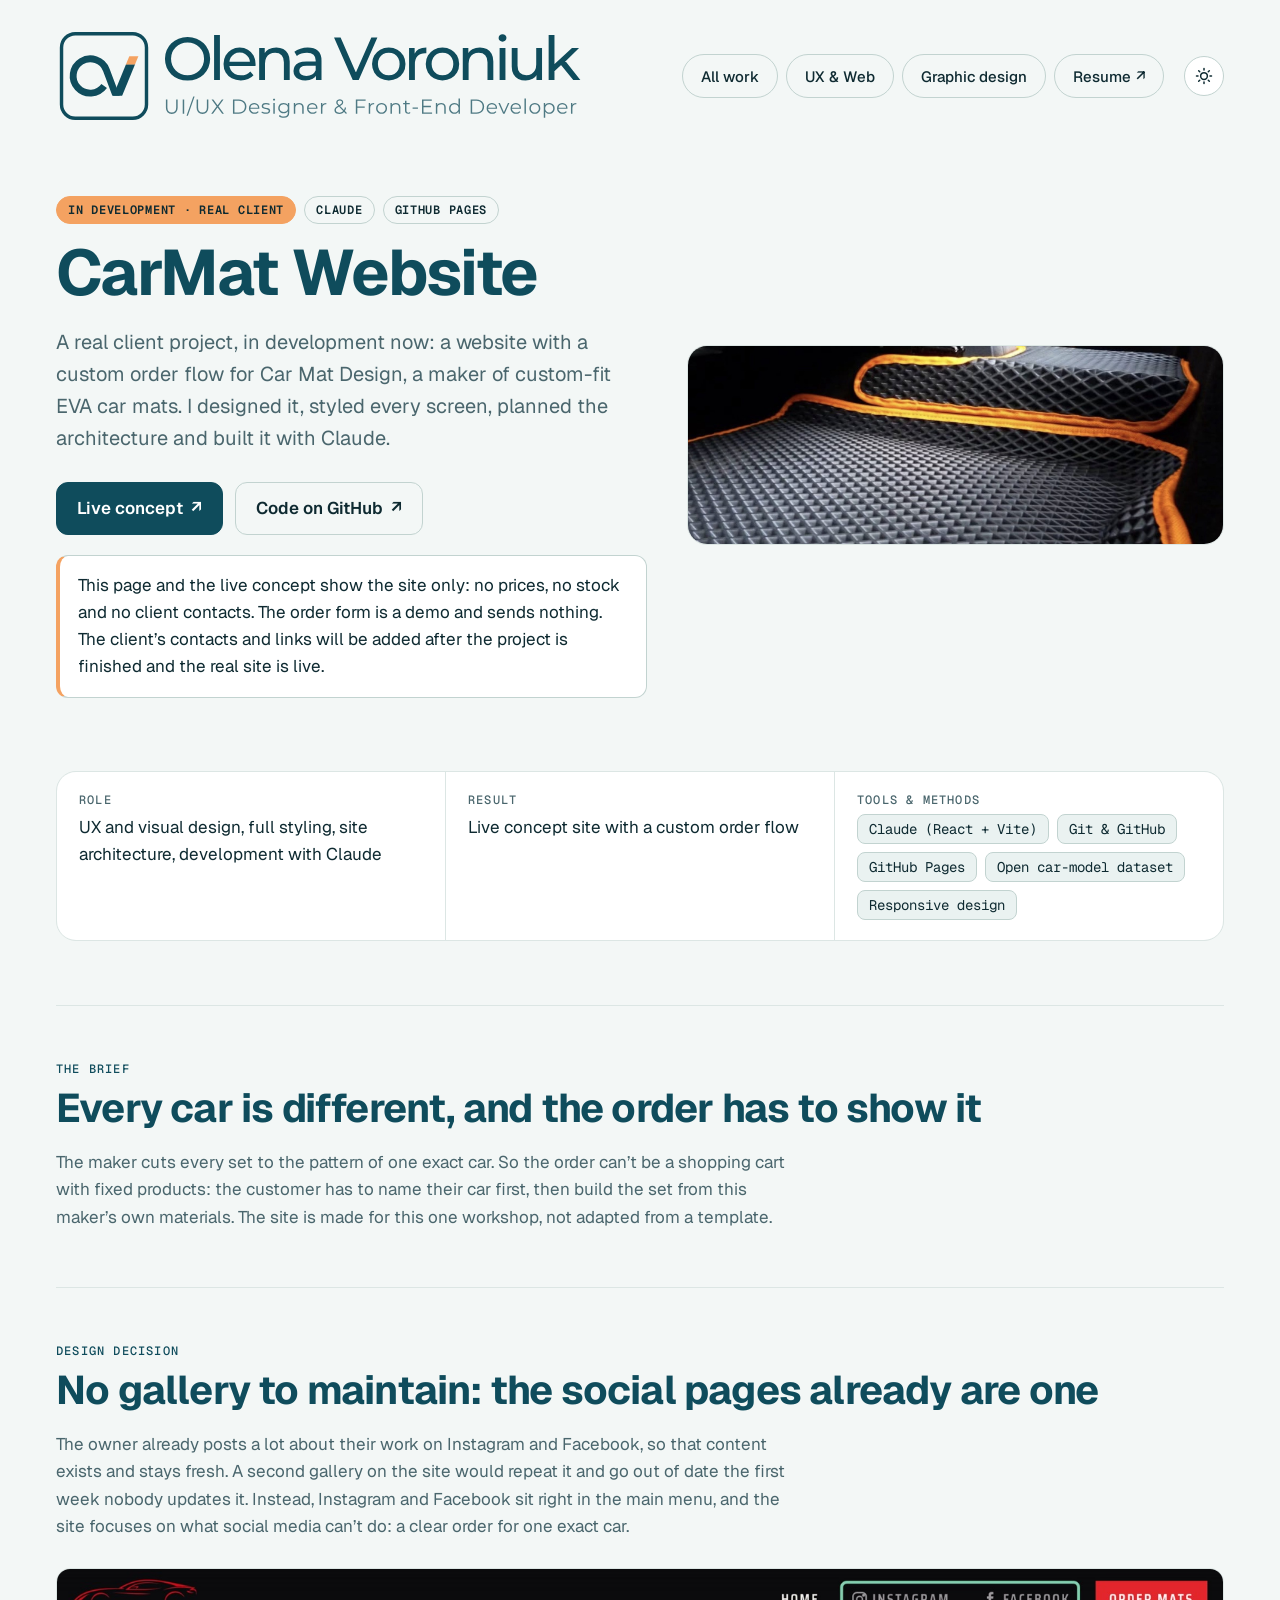
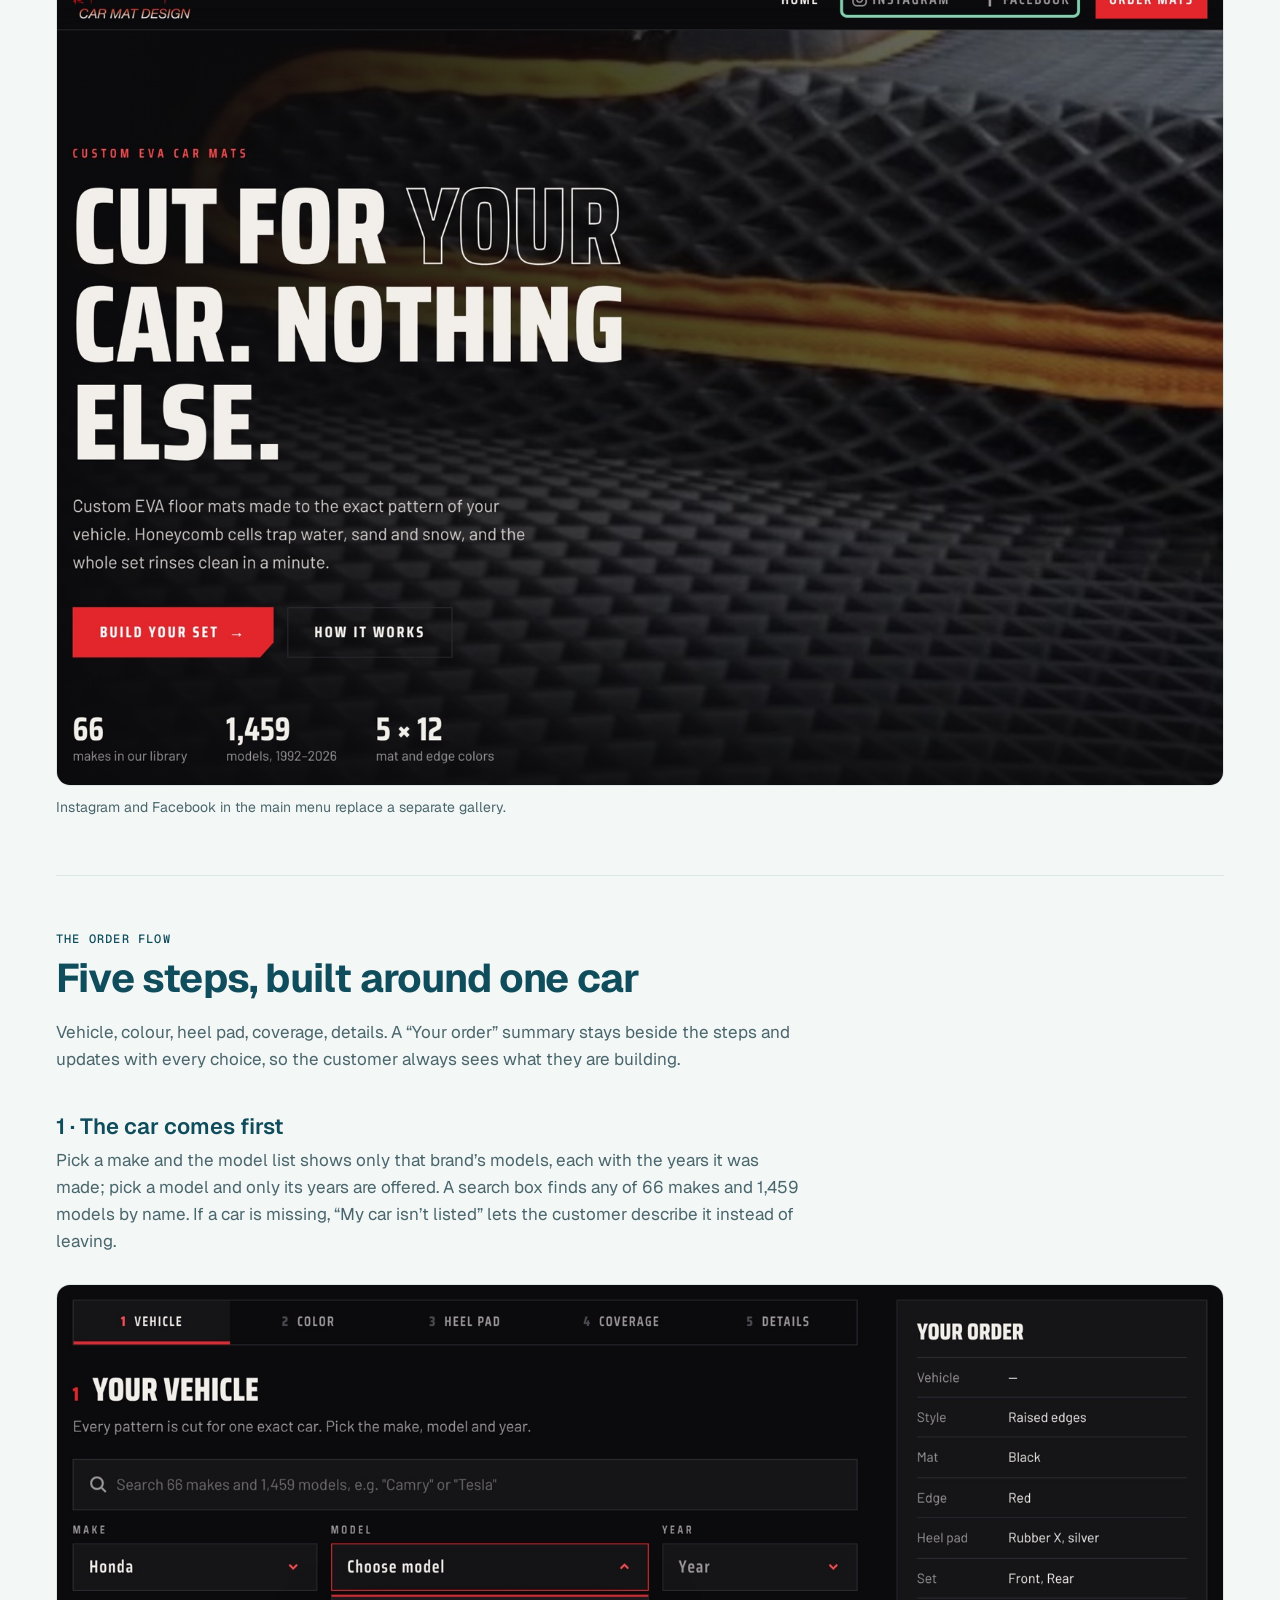
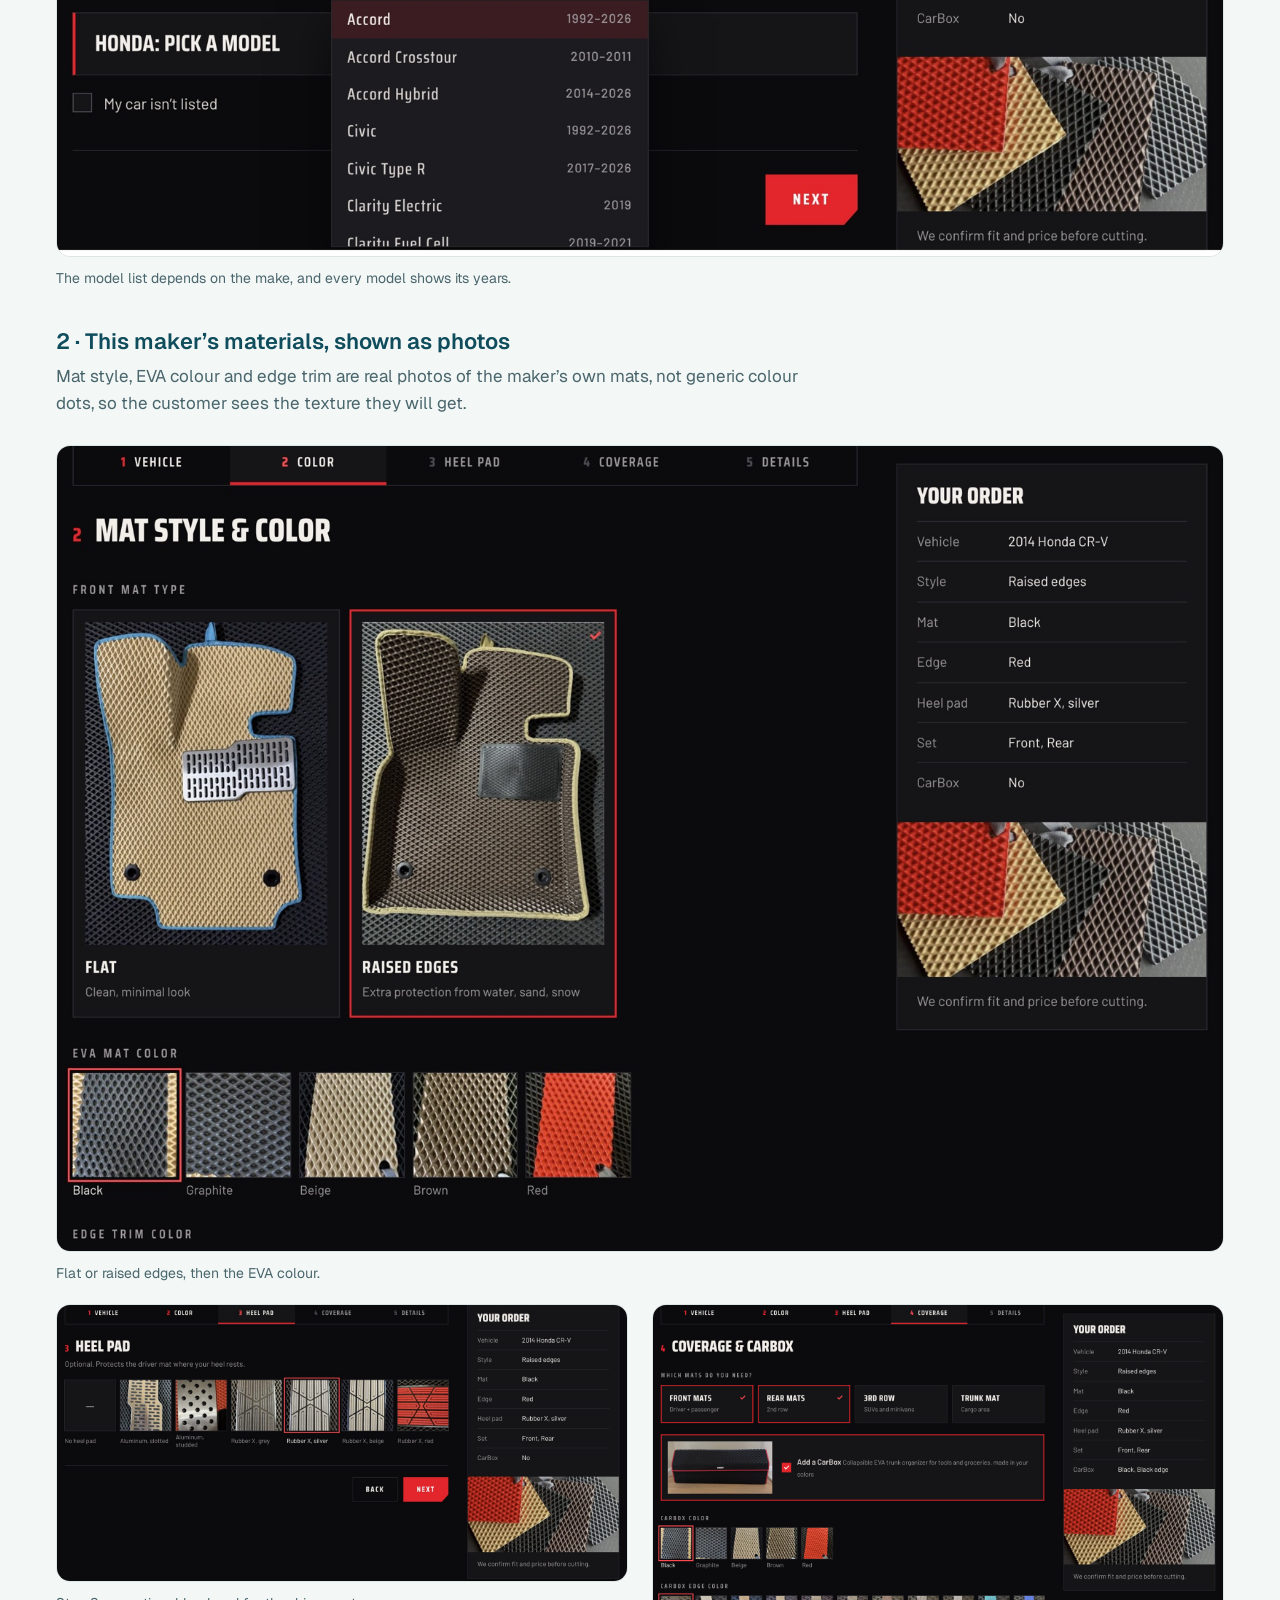
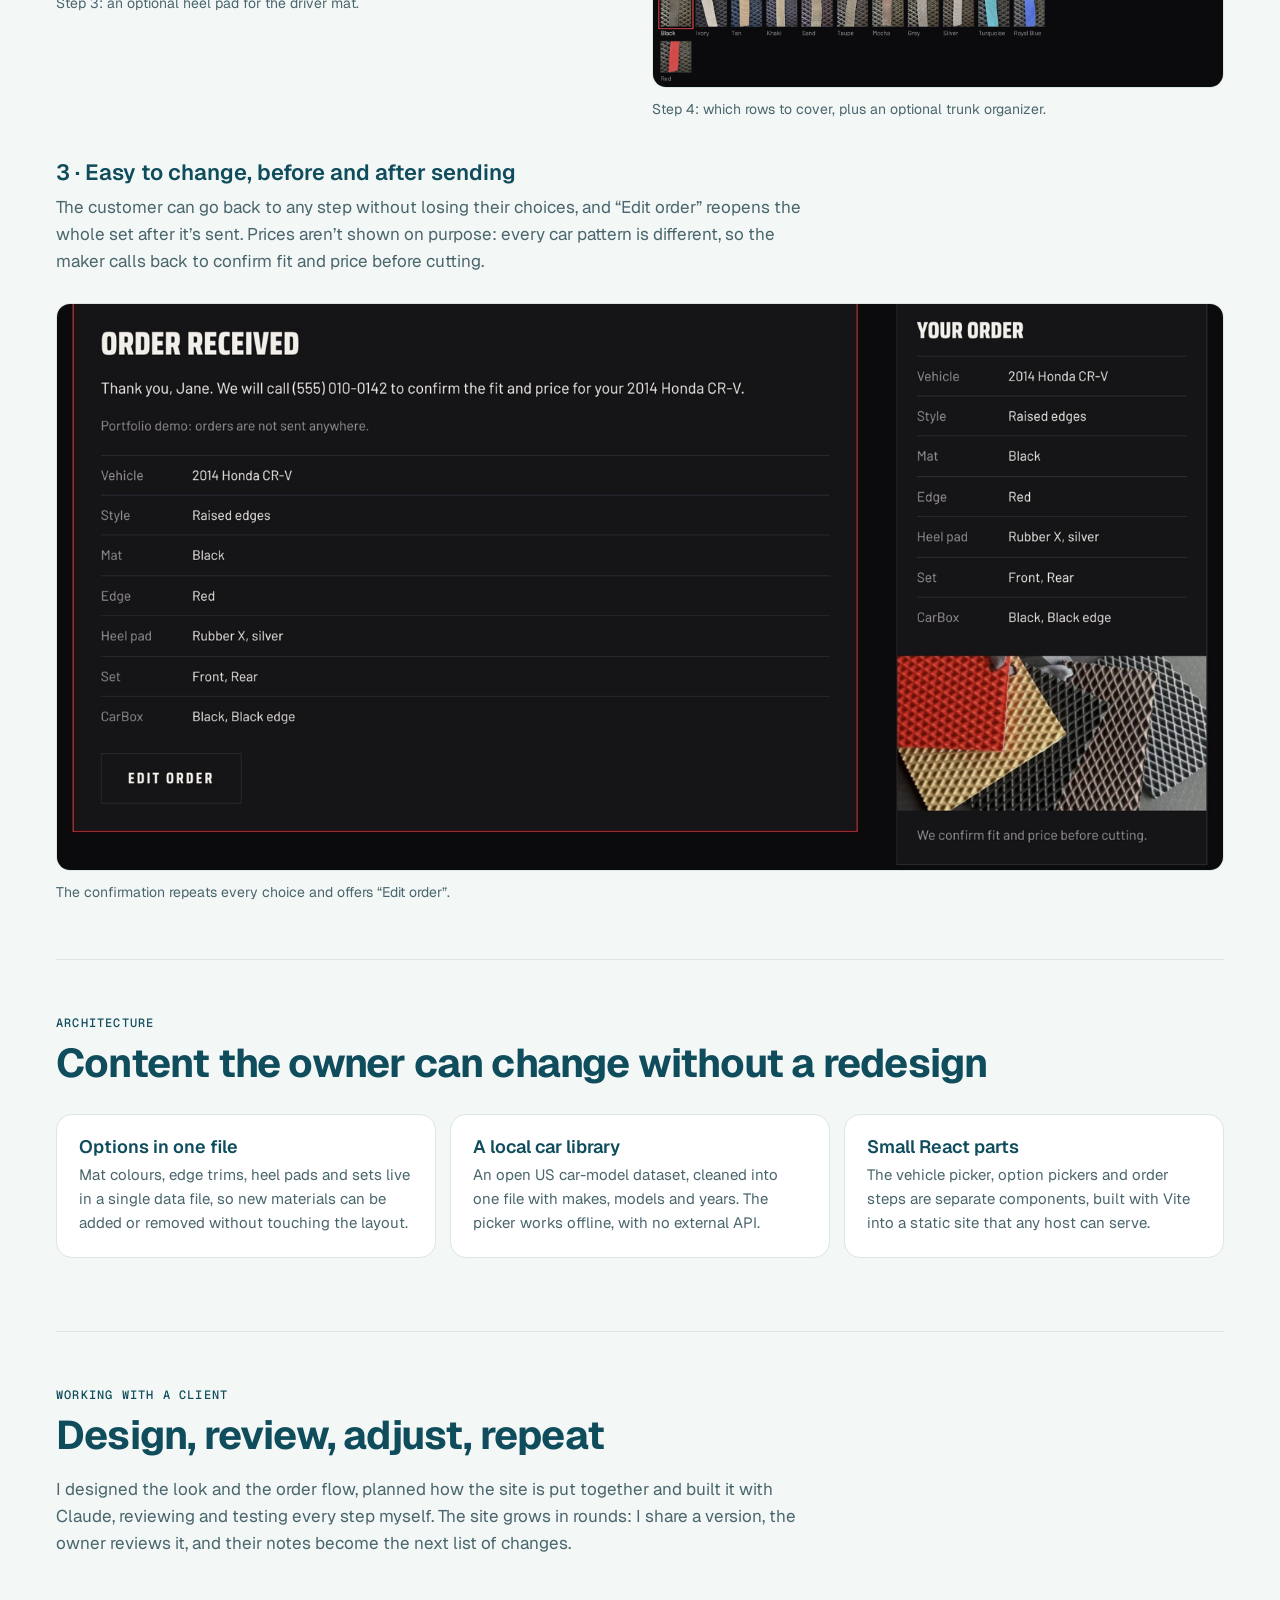
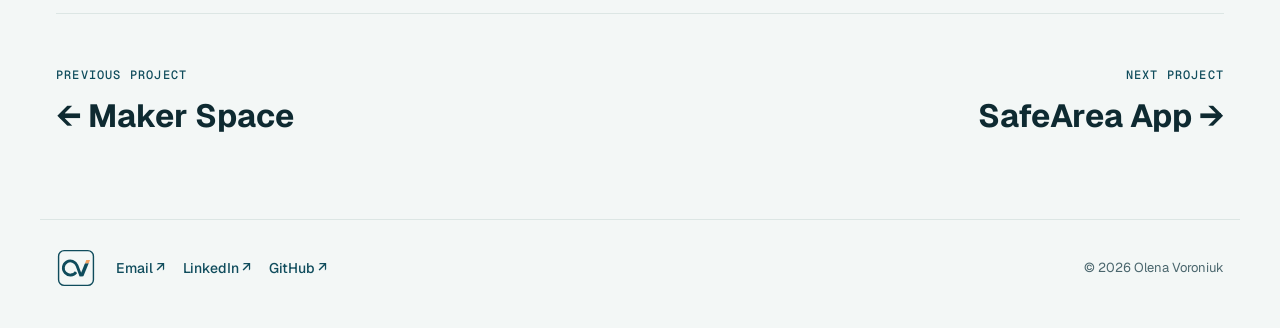
==== commit 6e813feb: "Open resume PDF in a new tab instead of downloading Co-Authored-By: Claude Opus 5.5 <noreply@anthrop" ====
--- a/work/carmat.html
+++ b/work/carmat.html
@@ -5,23 +5,34 @@
 <meta name="viewport" content="width=device-width, initial-scale=1">
 <title>CarMat Website · Client project in development · Olena Voroniuk</title>
 <meta name="description" content="CarMat: a website and custom order flow for Car Mat Design, a custom EVA car-mat maker, in development with a real client.">
+<meta property="og:type" content="website">
+<meta property="og:site_name" content="Olena Voroniuk">
+<meta property="og:title" content="CarMat Website · Client project in development · Olena Voroniuk">
+<meta property="og:description" content="CarMat: a website and custom order flow for Car Mat Design, a custom EVA car-mat maker, in development with a real client.">
+<meta property="og:url" content="https://olena-v.github.io/work/carmat.html">
+<meta property="og:image" content="https://olena-v.github.io/assets/brand/og-image.png">
+<meta property="og:image:width" content="1200">
+<meta property="og:image:height" content="630">
+<meta property="og:image:alt" content="OV logo with Olena Voroniuk, UI/UX Designer &amp; Front-End Developer">
+<meta name="twitter:card" content="summary_large_image">
+<link rel="canonical" href="https://olena-v.github.io/work/carmat.html">
 <script>try{var t=localStorage.getItem('theme');if(t==='dark')document.documentElement.dataset.theme='dark'}catch(e){}</script>
-<link rel="icon" href="../assets/brand/favicon.svg" type="image/svg+xml">
-<link rel="icon" href="../assets/brand/favicon-32x32.png" sizes="32x32">
-<link rel="apple-touch-icon" href="../assets/brand/apple-touch-icon.png">
-<link rel="icon" href="../favicon.ico" sizes="any">
+<link rel="icon" href="../assets/brand/favicon.svg?v=2" type="image/svg+xml">
+<link rel="icon" href="../assets/brand/favicon-32x32.png?v=2" sizes="32x32">
+<link rel="apple-touch-icon" href="../assets/brand/apple-touch-icon.png?v=2">
+<link rel="icon" href="../favicon.ico?v=2" sizes="any">
 <link rel="manifest" href="../site.webmanifest">
-<meta name="theme-color" content="#0F4C5C">
+<meta name="theme-color" content="#F3F7F6">
 <link rel="preconnect" href="https://fonts.googleapis.com">
 <link rel="preconnect" href="https://fonts.gstatic.com" crossorigin>
 <link rel="stylesheet" href="https://fonts.googleapis.com/css2?family=Geist:wght@400;500;600;700&family=Geist+Mono:wght@400;500;600&display=swap">
-<link rel="stylesheet" href="../css/style.css?v=20261113x">
+<link rel="stylesheet" href="../css/style.css?v=20261123a">
 </head>
 <body>
 <a class="skip" href="#main">Skip to content</a>
 <header class="wrap top">
   <a class="brand" href="../index.html"><img class="full on-light" src="../assets/brand/ov-logo-color.svg?v=3" alt="Olena Voroniuk, UI/UX Designer &amp; Front-End Developer, home" width="530" height="96"><img class="full on-dark" src="../assets/brand/ov-logo-light.svg?v=3" alt="Olena Voroniuk, UI/UX Designer &amp; Front-End Developer, home" width="530" height="96"><img class="icon on-light" src="../assets/brand/ov-icon-color.svg" alt="Olena Voroniuk, home" width="36" height="36"><img class="icon on-dark" src="../assets/brand/ov-icon-light.svg" alt="Olena Voroniuk, home" width="36" height="36"></a>
-  <div class="end"><nav aria-label="Main"><a href="../index.html">All work</a><a href="../index.html#dev">UX &amp; Web</a><a href="illustration.html">Graphic design</a><a href="../assets/Olena_Voroniuk_Resume.pdf" download>Resume <span class="arr arr-s" aria-hidden="true">↓</span></a></nav><button class="theme-toggle" type="button" aria-pressed="false" aria-label="Dark theme"><svg class="sun" viewBox="0 0 24 24" fill="none" stroke="currentColor" stroke-width="2" stroke-linecap="round" aria-hidden="true"><circle cx="12" cy="12" r="4.5"/><path d="M12 2v2M12 20v2M4.9 4.9l1.4 1.4M17.7 17.7l1.4 1.4M2 12h2M20 12h2M4.9 19.1l1.4-1.4M17.7 6.3l1.4-1.4"/></svg><svg class="moon" viewBox="0 0 24 24" fill="none" stroke="currentColor" stroke-width="2" stroke-linecap="round" stroke-linejoin="round" aria-hidden="true"><path d="M20 14.5A8 8 0 1 1 9.5 4a6.5 6.5 0 0 0 10.5 10.5z"/></svg></button></div>
+  <div class="end"><nav aria-label="Main"><a href="../index.html">All work</a><a href="../index.html#dev">UX &amp; Web</a><a href="illustration.html">Graphic design</a><a href="../assets/Olena_Voroniuk_Resume.pdf" target="_blank" rel="noopener">Resume <span class="arr arr-ne" aria-hidden="true">↗</span><span class="sr-only"> (PDF, opens in a new tab)</span></a></nav><button class="theme-toggle" type="button" aria-pressed="false" aria-label="Dark theme"><svg class="sun" viewBox="0 0 24 24" fill="none" stroke="currentColor" stroke-width="2" stroke-linecap="round" aria-hidden="true"><circle cx="12" cy="12" r="4.5"/><path d="M12 2v2M12 20v2M4.9 4.9l1.4 1.4M17.7 17.7l1.4 1.4M2 12h2M20 12h2M4.9 19.1l1.4-1.4M17.7 6.3l1.4-1.4"/></svg><svg class="moon" viewBox="0 0 24 24" fill="none" stroke="currentColor" stroke-width="2" stroke-linecap="round" stroke-linejoin="round" aria-hidden="true"><path d="M20 14.5A8 8 0 1 1 9.5 4a6.5 6.5 0 0 0 10.5 10.5z"/></svg></button></div>
 </header>
 
 <main class="wrap" id="main">
--- a/css/style.css
+++ b/css/style.css
@@ -398,3 +398,20 @@
   .dev-view .proj-grid > .t.proj.p-cm img{flex:1 1 0px;height:0;min-height:0;object-fit:cover}
   .dev-view .proj-grid > .t.proj.p-sa,.dev-view .grid > a.t.contain[data-dev]{height:600px}
 }
+
+/* Tile text: a little air between label, title and description */
+.t .txt .lbl,.t .txt .badge{margin-bottom:6px}
+.t .txt h2{margin-bottom:8px}
+.t.contain .txt h2{margin-bottom:0}
+@media (min-width:901px){.proj-grid{grid-template-rows:repeat(6,minmax(150px,auto))}}
+.proj-grid .t.proj.p-ms img{flex:0 1 auto;min-height:0}
+.t .txt .badge{display:inline-block;margin-bottom:8px}
+
+/* Phones and tablets, UX & Web view: tiles fit their content, images shown whole */
+@media (max-width:900px){
+  .dev-view .proj-grid > .t.proj,.dev-view .grid > a.t.contain[data-dev]{height:auto}
+  .dev-view .proj-grid > .t.proj img,.dev-view .grid > a.t.contain[data-dev] img{flex:none;height:auto;width:auto;max-width:calc(100% - 48px);object-fit:contain}
+}
+
+/* screen-reader-only text */
+.sr-only{position:absolute;width:1px;height:1px;padding:0;margin:-1px;overflow:hidden;clip:rect(0,0,0,0);white-space:nowrap;border:0}
